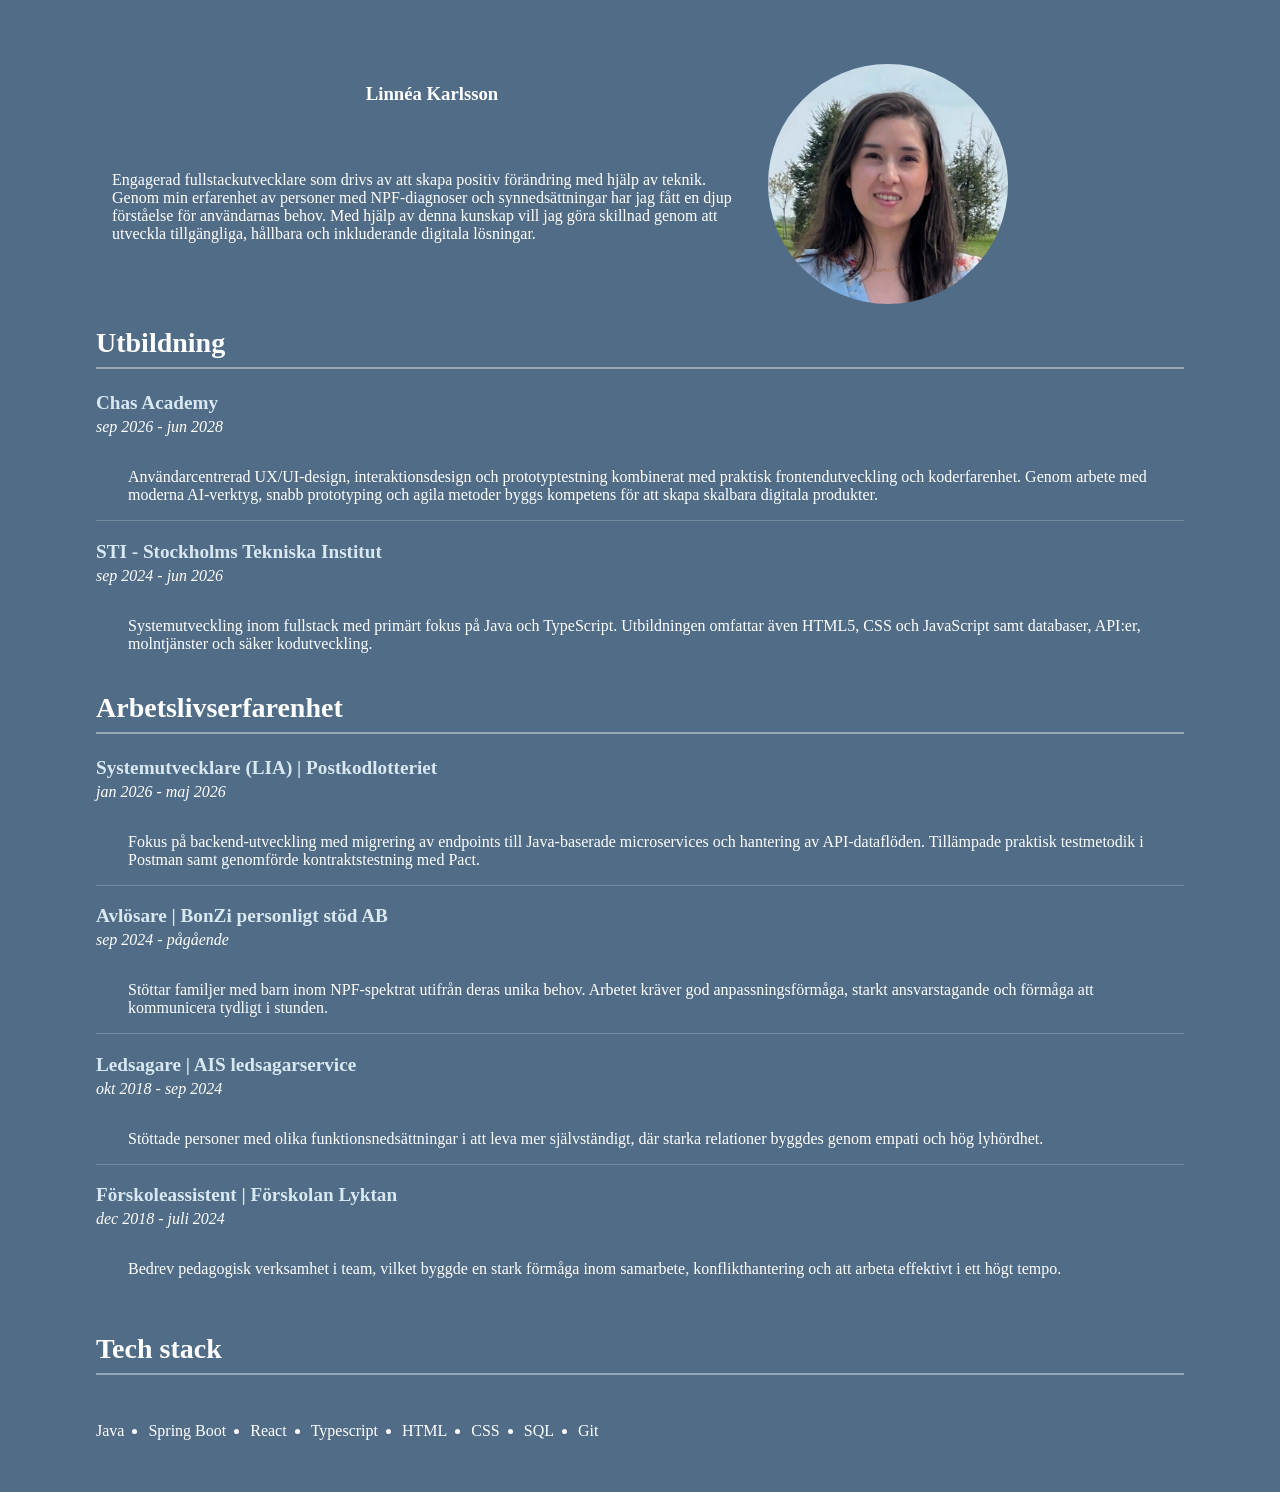
==== about-me.html @ e7803458 "css fixes, add borders between articles" ====
<!doctype html>
<html lang="en">
  <head>
    <meta charset="UTF-8" />
    <meta name="viewport" content="width=device-width, initial-scale=1.0" />
    <title>Linnéa Karlsson</title>
    <link rel="stylesheet" href="style.css" />
  </head>
  <body>
    <main>
      <section id="intro">
        <article class="intro-content">
          <h1 id="title">Linnéa Karlsson</h1>

          <p id="intro-description">
            Engagerad fullstackutvecklare som drivs av att skapa positiv
            förändring med hjälp av teknik. Genom min erfarenhet av personer med
            NPF-diagnoser och synnedsättningar har jag fått en djup förståelse
            för användarnas behov. Med hjälp av denna kunskap vill jag göra
            skillnad genom att utveckla tillgängliga, hållbara och inkluderande
            digitala lösningar.
          </p>
        </article>

        <img
          src="profile-square.jpg"
          alt="Picture of Linnéa Karlsson"
          id="profile-pic"
        />
      </section>

      <section id="education">
        <h2><strong>Utbildning</strong></h2>
        <article>
          <h3 class="school-name">Chas Academy</h3>
          <p class="date-range">sep 2026 - jun 2028</p>
          <p class="description">
            Användarcentrerad UX/UI-design, interaktionsdesign och
            prototyptestning kombinerat med praktisk frontendutveckling och
            koderfarenhet. Genom arbete med moderna AI-verktyg, snabb
            prototyping och agila metoder byggs kompetens för att skapa skalbara
            digitala produkter.
          </p>
        </article>

        <article>
          <h3 class="school-name">STI - Stockholms Tekniska Institut</h3>
          <p class="date-range">sep 2024 - jun 2026</p>
          <p class="description">
            Systemutveckling inom fullstack med primärt fokus på Java och
            TypeScript. Utbildningen omfattar även HTML5, CSS och JavaScript
            samt databaser, API:er, molntjänster och säker kodutveckling.
          </p>
        </article>
      </section>

      <section id="work-experience">
        <h2><strong>Arbetslivserfarenhet</strong></h2>
        <article>
          <h3 class="workplace">Systemutvecklare (LIA) | Postkodlotteriet</h3>
          <p class="date-range">jan 2026 - maj 2026</p>
          <p class="description">
            Fokus på backend-utveckling med migrering av endpoints till
            Java-baserade microservices och hantering av API-dataflöden.
            Tillämpade praktisk testmetodik i Postman samt genomförde
            kontraktstestning med Pact.
          </p>
        </article>

        <article>
          <h3 class="workplace">Avlösare | BonZi personligt stöd AB</h3>
          <p class="date-range">sep 2024 - pågående</p>
          <p class="description">
            Stöttar familjer med barn inom NPF-spektrat utifrån deras unika
            behov. Arbetet kräver god anpassningsförmåga, starkt ansvarstagande
            och förmåga att kommunicera tydligt i stunden.
          </p>
        </article>

        <article>
          <h3 class="workplace">Ledsagare | AIS ledsagarservice</h3>
          <p class="date-range">okt 2018 - sep 2024</p>
          <p class="description">
            Stöttade personer med olika funktionsnedsättningar i att leva mer
            självständigt, där starka relationer byggdes genom empati och hög
            lyhördhet.
          </p>
        </article>

        <article>
          <h3 class="workplace">Förskoleassistent | Förskolan Lyktan</h3>
          <p class="date-range">dec 2018 - juli 2024</p>
          <p class="description">
            Bedrev pedagogisk verksamhet i team, vilket byggde en stark förmåga
            inom samarbete, konflikthantering och att arbeta effektivt i ett
            högt tempo.
          </p>
        </article>
      </section>

      <section id="tech-stack">
        <h2><strong>Tech stack</strong></h2>
        <ul>
          <li>Java</li>
          <li>Spring Boot</li>
          <li>React</li>
          <li>Typescript</li>
          <li>HTML</li>
          <li>CSS</li>
          <li>SQL</li>
          <li>Git</li>
        </ul>
      </section>
    </main>
  </body>
</html>
---- style.css ----
* {
  box-sizing: border-box;
}

body {
  display: flex;
  flex-direction: column;
  gap: 3rem;
  width: min(100%, 72rem);
  min-height: 100vh;
  margin: 0 auto;
  padding: 3rem 2rem;
  background-color: rgb(54, 87, 117, 0.87);
  color: #fff;
}

h2 {
  width: 100%;
  padding-bottom: 0.5rem;
  border-bottom: 2px solid rgba(255, 255, 255, 0.4);
  font-size: 1.75rem;
}

h3 {
  font-size: 1.2rem;
  font-weight: 600;
  color: #d8e8f2;
}

#tech-stack {
  display: flex;
  flex-direction: column;
  align-items: flex-start;
  gap: 1.25rem;
}

#intro {
  display: flex;
  flex-direction: row;
  max-width: 56rem;
  margin: 1rem;
}

.intro-content {
  display: flex;
  flex-direction: column;
  align-items: center;
  gap: 2rem;
}

#intro-description {
  flex: 1;
}

#profile-pic {
  height: 15rem;
  border-radius: 50%;
  margin-left: 1rem;
}

.school-name,
.workplace {
  margin-bottom: 0.25rem;
}

.date-range {
  font-style: italic;
  margin-top: 0;
}

.description {
  padding: 1rem 2rem;
  border-bottom: 1px solid rgba(255, 255, 255, 0.2);
}
#education article:last-child .description,
#work-experience article:last-child .description {
  border-bottom: none;
}

#tech-stack ul {
  display: flex;
  flex-wrap: wrap;
  gap: 0.75rem 1.5rem;
  margin: 0;
  padding-left: 0;
}

#tech-stack li {
  padding: 0.25rem 0;
}

#tech-stack li:first-child::marker {
  content: "";
}
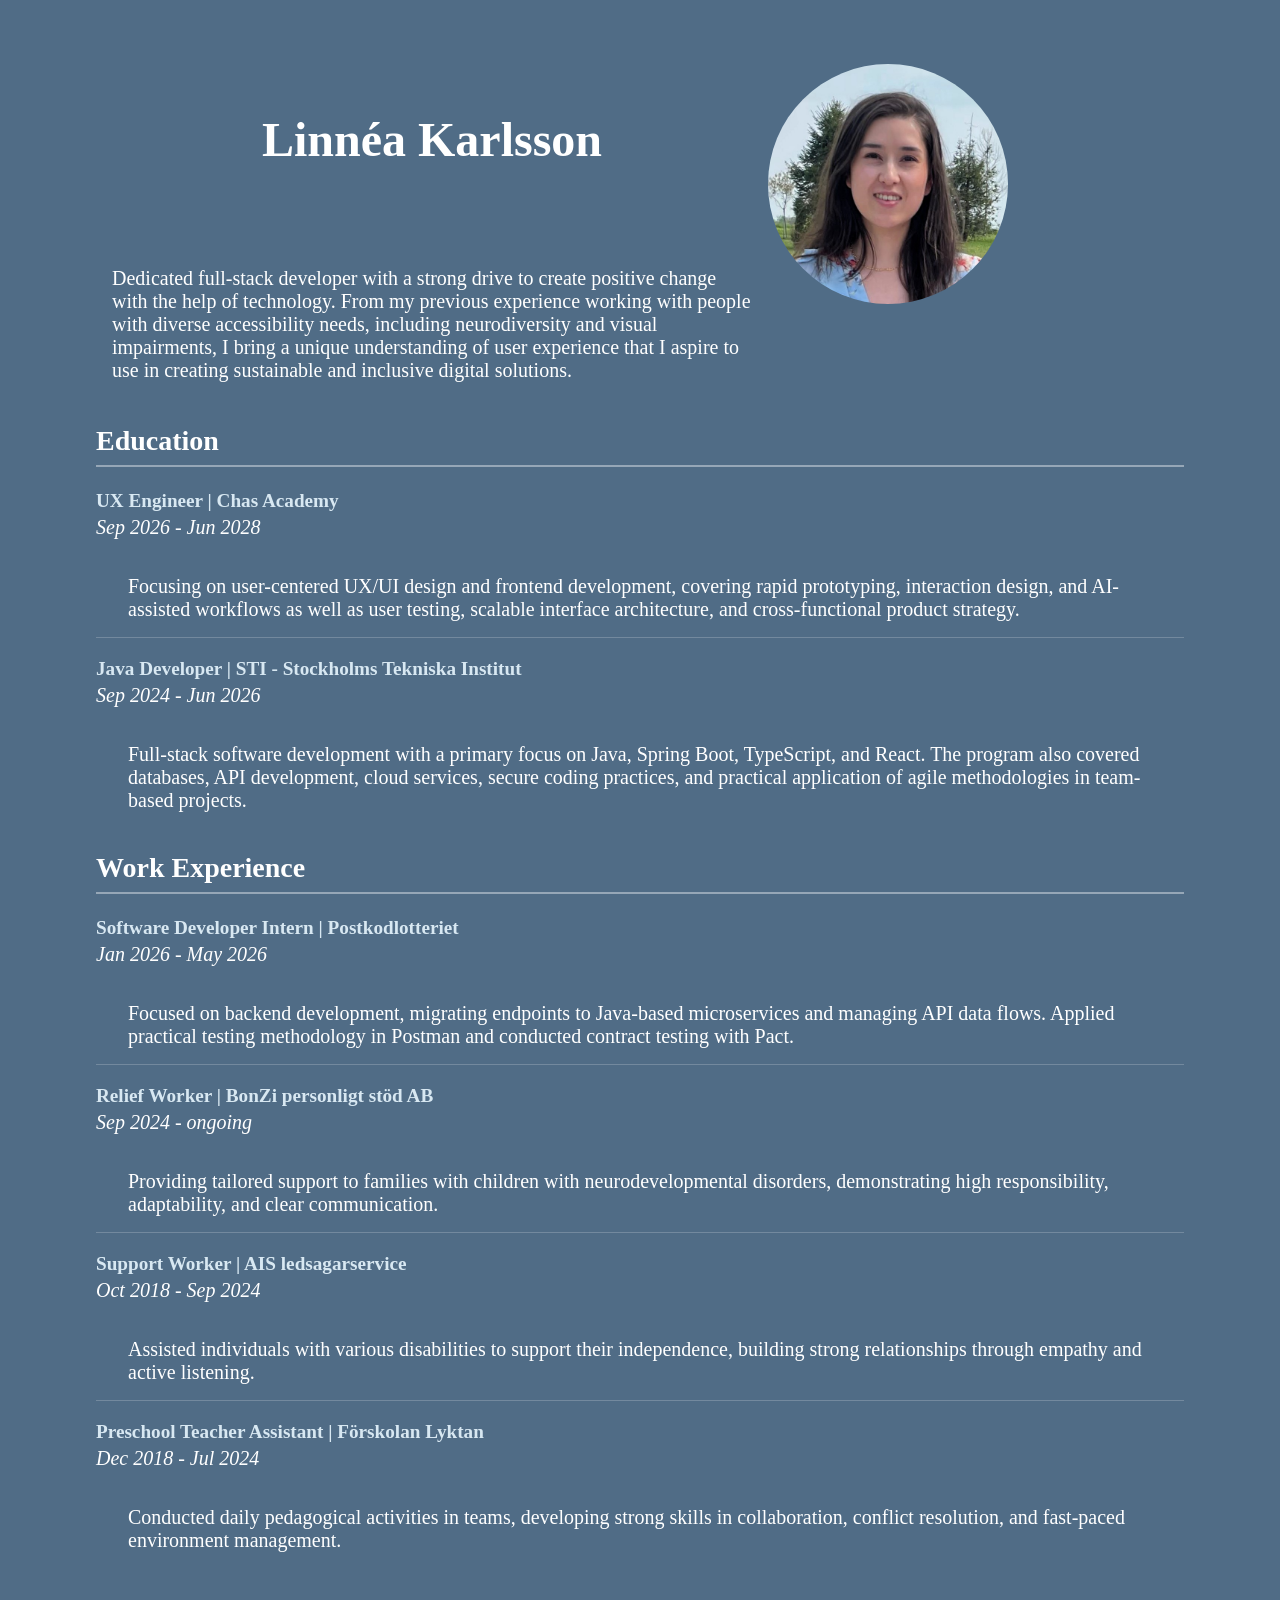
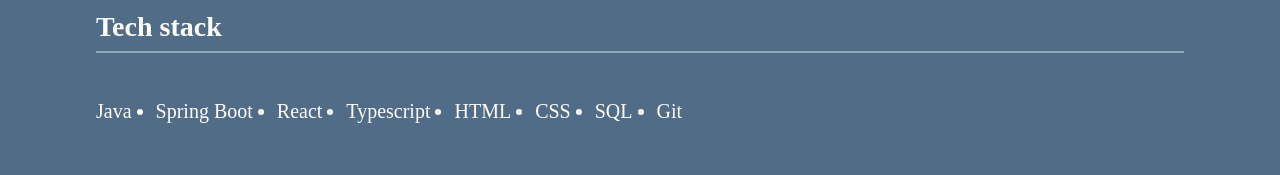
==== commit a5fcfe92: "translate text to english, increase font size" ====
--- a/about-me.html
+++ b/about-me.html
@@ -13,12 +13,12 @@
           <h1 id="title">Linnéa Karlsson</h1>
 
           <p id="intro-description">
-            Engagerad fullstackutvecklare som drivs av att skapa positiv
-            förändring med hjälp av teknik. Genom min erfarenhet av personer med
-            NPF-diagnoser och synnedsättningar har jag fått en djup förståelse
-            för användarnas behov. Med hjälp av denna kunskap vill jag göra
-            skillnad genom att utveckla tillgängliga, hållbara och inkluderande
-            digitala lösningar.
+            Dedicated full-stack developer with a strong drive to create
+            positive change with the help of technology. From my previous
+            experience working with people with diverse accessibility needs,
+            including neurodiversity and visual impairments, I bring a unique
+            understanding of user experience that I aspire to use in creating
+            sustainable and inclusive digital solutions.
           </p>
         </article>
 
@@ -30,70 +30,75 @@
       </section>
 
       <section id="education">
-        <h2><strong>Utbildning</strong></h2>
+        <h2><strong>Education</strong></h2>
         <article>
-          <h3 class="school-name">Chas Academy</h3>
-          <p class="date-range">sep 2026 - jun 2028</p>
+          <h3 class="school-name">UX Engineer | Chas Academy</h3>
+          <p class="date-range">Sep 2026 - Jun 2028</p>
           <p class="description">
-            Användarcentrerad UX/UI-design, interaktionsdesign och
-            prototyptestning kombinerat med praktisk frontendutveckling och
-            koderfarenhet. Genom arbete med moderna AI-verktyg, snabb
-            prototyping och agila metoder byggs kompetens för att skapa skalbara
-            digitala produkter.
+            Focusing on user-centered UX/UI design and frontend development,
+            covering rapid prototyping, interaction design, and AI-assisted
+            workflows as well as user testing, scalable interface architecture,
+            and cross-functional product strategy.
           </p>
         </article>
 
         <article>
-          <h3 class="school-name">STI - Stockholms Tekniska Institut</h3>
-          <p class="date-range">sep 2024 - jun 2026</p>
+          <h3 class="school-name">
+            Java Developer | STI - Stockholms Tekniska Institut
+          </h3>
+          <p class="date-range">Sep 2024 - Jun 2026</p>
           <p class="description">
-            Systemutveckling inom fullstack med primärt fokus på Java och
-            TypeScript. Utbildningen omfattar även HTML5, CSS och JavaScript
-            samt databaser, API:er, molntjänster och säker kodutveckling.
+            Full-stack software development with a primary focus on Java, Spring
+            Boot, TypeScript, and React. The program also covered databases, API
+            development, cloud services, secure coding practices, and practical
+            application of agile methodologies in team-based projects.
           </p>
         </article>
       </section>
 
       <section id="work-experience">
-        <h2><strong>Arbetslivserfarenhet</strong></h2>
+        <h2><strong>Work Experience</strong></h2>
         <article>
-          <h3 class="workplace">Systemutvecklare (LIA) | Postkodlotteriet</h3>
-          <p class="date-range">jan 2026 - maj 2026</p>
+          <h3 class="workplace">
+            Software Developer Intern | Postkodlotteriet
+          </h3>
+          <p class="date-range">Jan 2026 - May 2026</p>
           <p class="description">
-            Fokus på backend-utveckling med migrering av endpoints till
-            Java-baserade microservices och hantering av API-dataflöden.
-            Tillämpade praktisk testmetodik i Postman samt genomförde
-            kontraktstestning med Pact.
+            Focused on backend development, migrating endpoints to Java-based
+            microservices and managing API data flows. Applied practical testing
+            methodology in Postman and conducted contract testing with Pact.
           </p>
         </article>
 
         <article>
-          <h3 class="workplace">Avlösare | BonZi personligt stöd AB</h3>
-          <p class="date-range">sep 2024 - pågående</p>
+          <h3 class="workplace">Relief Worker | BonZi personligt stöd AB</h3>
+          <p class="date-range">Sep 2024 - ongoing</p>
           <p class="description">
-            Stöttar familjer med barn inom NPF-spektrat utifrån deras unika
-            behov. Arbetet kräver god anpassningsförmåga, starkt ansvarstagande
-            och förmåga att kommunicera tydligt i stunden.
+            Providing tailored support to families with children with
+            neurodevelopmental disorders, demonstrating high responsibility,
+            adaptability, and clear communication.
           </p>
         </article>
 
         <article>
-          <h3 class="workplace">Ledsagare | AIS ledsagarservice</h3>
-          <p class="date-range">okt 2018 - sep 2024</p>
+          <h3 class="workplace">Support Worker | AIS ledsagarservice</h3>
+          <p class="date-range">Oct 2018 - Sep 2024</p>
           <p class="description">
-            Stöttade personer med olika funktionsnedsättningar i att leva mer
-            självständigt, där starka relationer byggdes genom empati och hög
-            lyhördhet.
+            Assisted individuals with various disabilities to support their
+            independence, building strong relationships through empathy and
+            active listening.
           </p>
         </article>
 
         <article>
-          <h3 class="workplace">Förskoleassistent | Förskolan Lyktan</h3>
-          <p class="date-range">dec 2018 - juli 2024</p>
+          <h3 class="workplace">
+            Preschool Teacher Assistant | Förskolan Lyktan
+          </h3>
+          <p class="date-range">Dec 2018 - Jul 2024</p>
           <p class="description">
-            Bedrev pedagogisk verksamhet i team, vilket byggde en stark förmåga
-            inom samarbete, konflikthantering och att arbeta effektivt i ett
-            högt tempo.
+            Conducted daily pedagogical activities in teams, developing strong
+            skills in collaboration, conflict resolution, and fast-paced
+            environment management.
           </p>
         </article>
       </section>
--- a/style.css
+++ b/style.css
@@ -12,6 +12,11 @@
   padding: 3rem 2rem;
   background-color: rgb(54, 87, 117, 0.87);
   color: #fff;
+  font-size: 1.25rem;
+}
+
+h1 {
+  font-size: 3rem;
 }
 
 h2 {
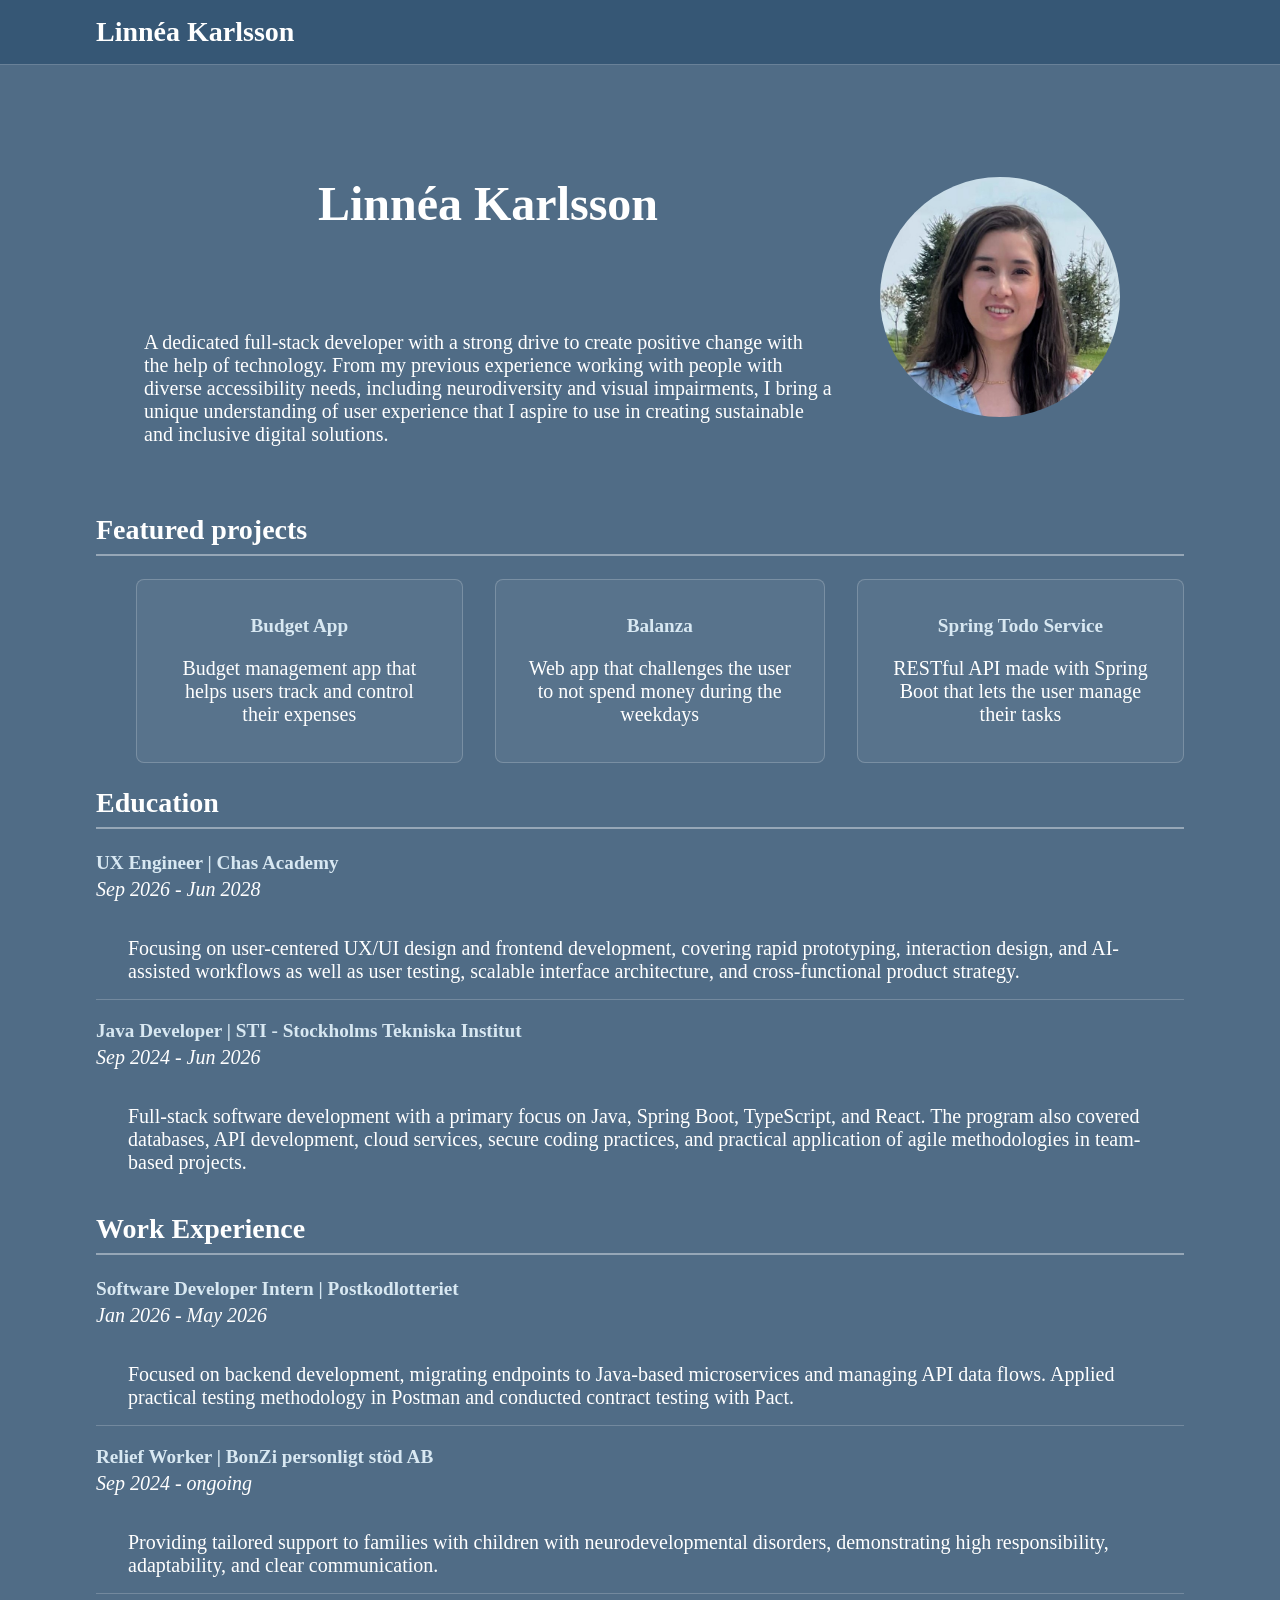
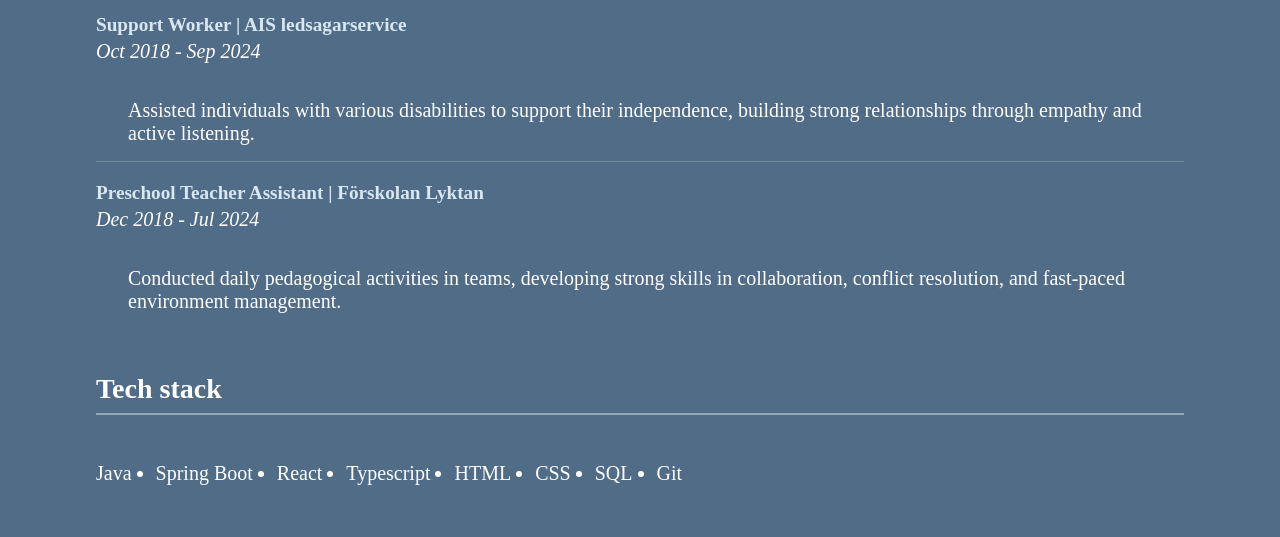
==== commit 9f573988: "add header & featured projects with styling" ====
--- a/about-me.html
+++ b/about-me.html
@@ -7,13 +7,25 @@
     <link rel="stylesheet" href="style.css" />
   </head>
   <body>
+    <header>
+      <nav>
+        <a href="#intro">Linnéa Karlsson</a>
+
+        <!--     <ul>
+          <li><a href="#intro">About</a></li>
+          <li><a href="#education">Education</a></li>
+        </ul> -->
+      </nav>
+    </header>
+
     <main>
+      <!-- intro -->
       <section id="intro">
         <article class="intro-content">
           <h1 id="title">Linnéa Karlsson</h1>
 
           <p id="intro-description">
-            Dedicated full-stack developer with a strong drive to create
+            A dedicated full-stack developer with a strong drive to create
             positive change with the help of technology. From my previous
             experience working with people with diverse accessibility needs,
             including neurodiversity and visual impairments, I bring a unique
@@ -29,6 +41,58 @@
         />
       </section>
 
+      <!-- projects -->
+      <section id="projects">
+        <h2><strong>Featured projects</strong></h2>
+        <ul>
+          <article class="card">
+            <h3>
+              <a
+                href="https://github.com/lxnneak/budget-app-enterprise"
+                target="_blank"
+              >
+                Budget App
+              </a>
+            </h3>
+            <p>
+              Budget management app that helps users track and control their
+              expenses
+            </p>
+          </article>
+
+          <article class="card">
+            <h3>
+              <a
+                href="https://github.com/davidlkarlsson/Balanza"
+                target="_blank"
+              >
+                Balanza
+              </a>
+            </h3>
+            <p>
+              Web app that challenges the user to not spend money during the
+              weekdays
+            </p>
+          </article>
+
+          <article class="card">
+            <h3>
+              <a
+                href="https://github.com/tHaraldsson/spring-todo-service"
+                target="_blank"
+              >
+                Spring Todo Service
+              </a>
+            </h3>
+            <p>
+              RESTful API made with Spring Boot that lets the user manage their
+              tasks
+            </p>
+          </article>
+        </ul>
+      </section>
+
+      <!-- experience  -->
       <section id="education">
         <h2><strong>Education</strong></h2>
         <article>
@@ -103,6 +167,7 @@
         </article>
       </section>
 
+      <!-- tech stack -->
       <section id="tech-stack">
         <h2><strong>Tech stack</strong></h2>
         <ul>
--- a/style.css
+++ b/style.css
@@ -1,4 +1,6 @@
-* {
+*,
+*::before,
+*::after {
   box-sizing: border-box;
 }
 
@@ -9,7 +11,6 @@
   width: min(100%, 72rem);
   min-height: 100vh;
   margin: 0 auto;
-  padding: 3rem 2rem;
   background-color: rgb(54, 87, 117, 0.87);
   color: #fff;
   font-size: 1.25rem;
@@ -32,54 +33,132 @@
   color: #d8e8f2;
 }
 
+a {
+  color: inherit;
+  text-decoration: none;
+  text-underline-offset: 0.25em;
+}
+
+a:hover,
+a:focus-visible {
+  text-decoration: underline;
+}
+
+/* header & navigation */
+header {
+  position: fixed;
+  top: 0;
+  inset-inline: 0;
+  width: 100%;
+  padding: 1rem 2rem;
+  margin: 0;
+  background-color: rgb(54, 87, 117);
+  border-bottom: 1px solid rgba(255, 255, 255, 0.25);
+  z-index: 1000;
+}
+
+nav {
+  display: flex;
+  align-items: center;
+  justify-content: space-between;
+  gap: 1.5rem;
+  width: min(100%, 68rem);
+  margin-inline: auto;
+}
+
+/* link in nav but outside the ul */
+nav > a {
+  text-decoration: none;
+  font-size: 1.75rem;
+  font-weight: bold;
+}
+
+nav ul {
+  display: flex;
+  align-items: center;
+  gap: 1.5rem;
+  margin: 0;
+  padding: 0;
+  list-style: none;
+}
+
+main {
+  padding: 3rem 2rem;
+  margin-top: 2rem; /* gives space below the header */
+}
+
+/* intro section */
+
+#intro {
+  display: flex;
+  flex-direction: row;
+  align-items: center;
+  gap: 2rem;
+  /* max-width: 56rem; */
+  margin: 3rem;
+}
+
+.intro-content {
+  display: flex;
+  flex-direction: column;
+  align-items: center;
+  gap: 2rem;
+}
+
+#intro-description {
+  flex: 1;
+}
+
+#profile-pic {
+  height: 15rem;
+  border-radius: 50%;
+  margin: 0 1rem;
+}
+
+/* projects section */
+
+#projects ul {
+  display: flex;
+  text-align: center;
+  justify-content: space-between;
+  gap: 2rem;
+}
+
+.card {
+  padding: 1rem 2rem;
+  border: 1px solid rgba(255, 255, 255, 0.2);
+  border-radius: 0.5rem;
+  background-color: rgba(255, 255, 255, 0.05);
+}
+
+/* experience section */
+
+.school-name,
+.workplace {
+  margin-bottom: 0.25rem;
+}
+
+.date-range {
+  font-style: italic;
+  margin-top: 0;
+}
+
+.description {
+  padding: 1rem 2rem;
+  border-bottom: 1px solid rgba(255, 255, 255, 0.2);
+}
+#education article:last-child .description,
+#work-experience article:last-child .description {
+  border-bottom: none;
+}
+
+/* tech stack section */
+
 #tech-stack {
   display: flex;
   flex-direction: column;
   align-items: flex-start;
   gap: 1.25rem;
-}
-
-#intro {
-  display: flex;
-  flex-direction: row;
-  max-width: 56rem;
-  margin: 1rem;
-}
-
-.intro-content {
-  display: flex;
-  flex-direction: column;
-  align-items: center;
-  gap: 2rem;
-}
-
-#intro-description {
-  flex: 1;
-}
-
-#profile-pic {
-  height: 15rem;
-  border-radius: 50%;
-  margin-left: 1rem;
-}
-
-.school-name,
-.workplace {
-  margin-bottom: 0.25rem;
-}
-
-.date-range {
-  font-style: italic;
-  margin-top: 0;
-}
-
-.description {
-  padding: 1rem 2rem;
-  border-bottom: 1px solid rgba(255, 255, 255, 0.2);
-}
-#education article:last-child .description,
-#work-experience article:last-child .description {
-  border-bottom: none;
 }
 
 #tech-stack ul {
@@ -97,3 +176,44 @@
 #tech-stack li:first-child::marker {
   content: "";
 }
+
+/* media queries for responsive design */
+
+@media (max-width: 36rem) {
+  nav {
+    flex-wrap: wrap;
+  }
+
+  nav ul {
+    gap: 1rem;
+  }
+}
+
+@media (max-width: 50rem) {
+  #intro {
+    flex-direction: column-reverse;
+    text-align: center;
+    gap: 1.5rem;
+    margin: 1rem 0;
+  }
+
+  .intro-content {
+    width: 100%;
+  }
+
+  img#profile-pic {
+    width: 180px;
+    height: 180px;
+    margin: 0 auto;
+  }
+
+  #projects ul {
+    flex-direction: column;
+    align-items: center;
+    gap: 1rem;
+  }
+
+  .card {
+    width: 20rem;
+  }
+}
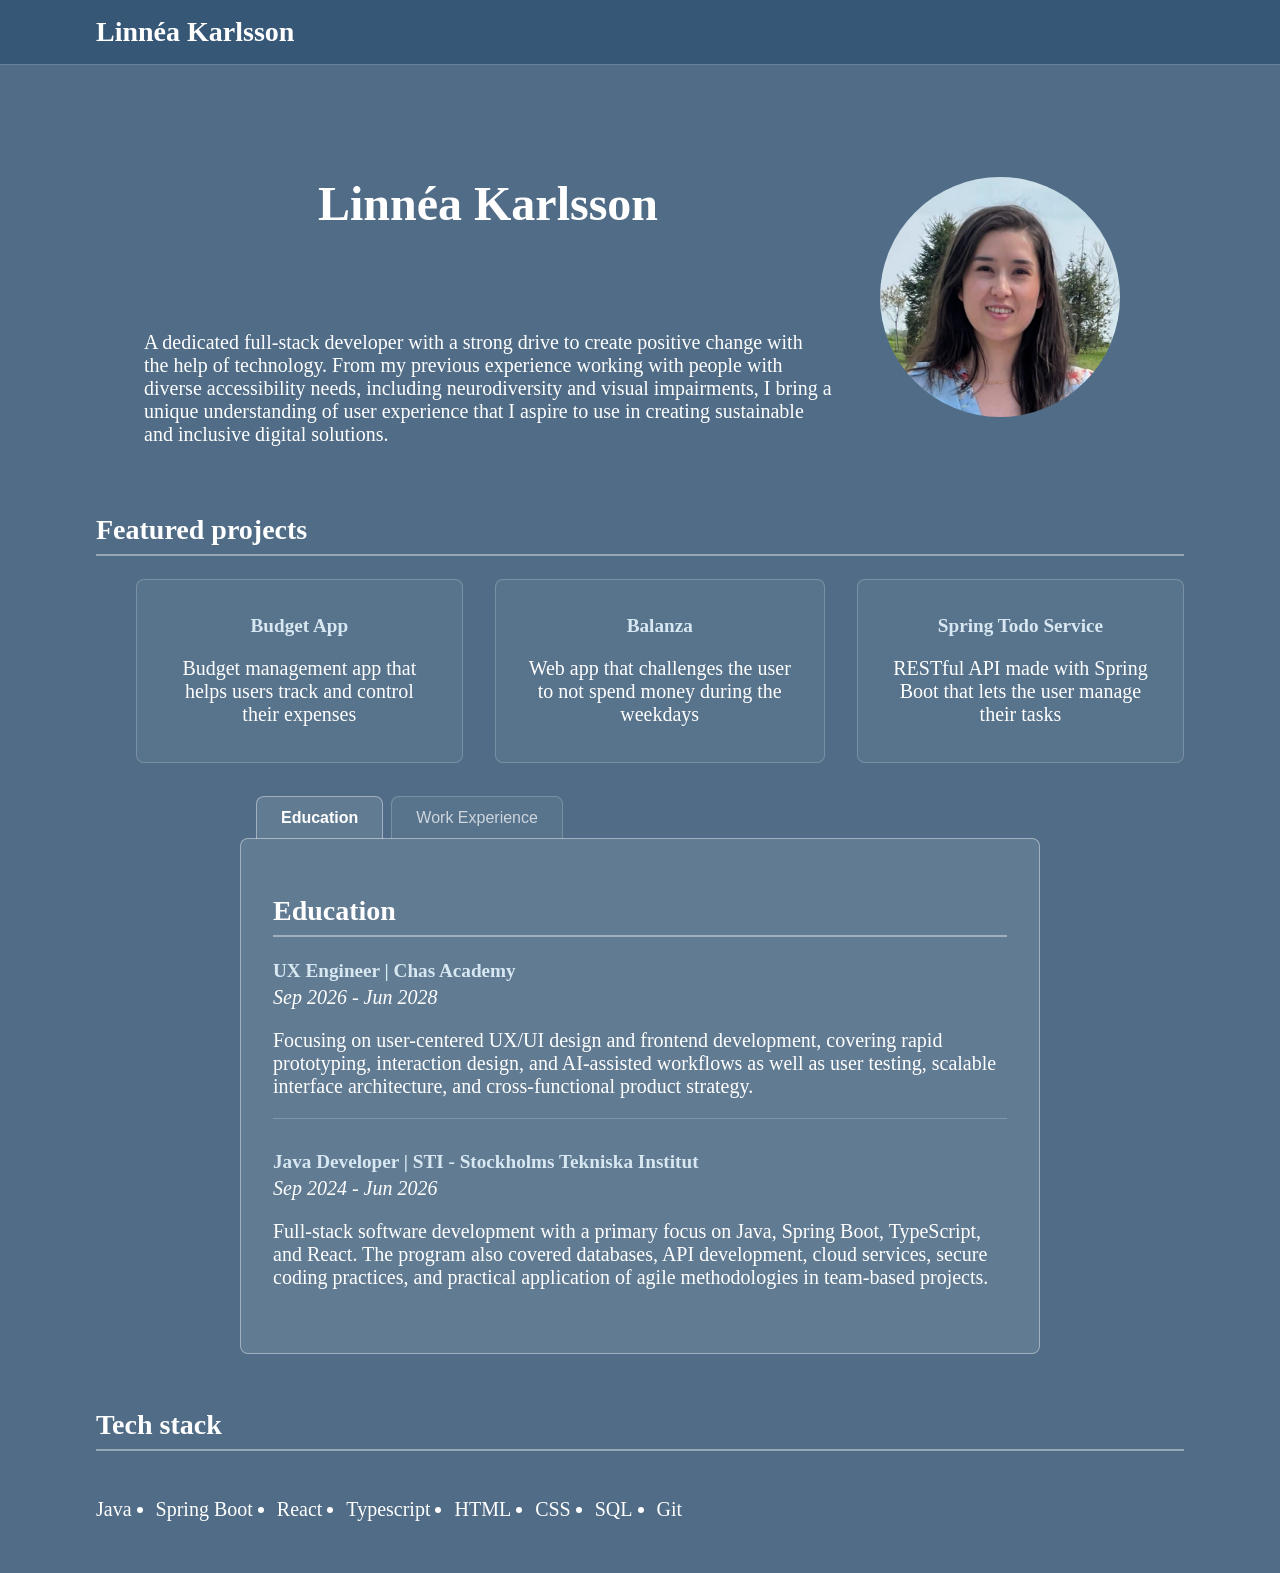
==== commit 87162c74: "add tab feature for resume section" ====
--- a/about-me.html
+++ b/about-me.html
@@ -5,6 +5,7 @@
     <meta name="viewport" content="width=device-width, initial-scale=1.0" />
     <title>Linnéa Karlsson</title>
     <link rel="stylesheet" href="style.css" />
+    <script src="script.js" defer></script>
   </head>
   <body>
     <header>
@@ -92,79 +93,98 @@
         </ul>
       </section>
 
-      <!-- experience  -->
-      <section id="education">
-        <h2><strong>Education</strong></h2>
-        <article>
-          <h3 class="school-name">UX Engineer | Chas Academy</h3>
-          <p class="date-range">Sep 2026 - Jun 2028</p>
-          <p class="description">
-            Focusing on user-centered UX/UI design and frontend development,
-            covering rapid prototyping, interaction design, and AI-assisted
-            workflows as well as user testing, scalable interface architecture,
-            and cross-functional product strategy.
-          </p>
-        </article>
-
-        <article>
-          <h3 class="school-name">
-            Java Developer | STI - Stockholms Tekniska Institut
-          </h3>
-          <p class="date-range">Sep 2024 - Jun 2026</p>
-          <p class="description">
-            Full-stack software development with a primary focus on Java, Spring
-            Boot, TypeScript, and React. The program also covered databases, API
-            development, cloud services, secure coding practices, and practical
-            application of agile methodologies in team-based projects.
-          </p>
-        </article>
-      </section>
-
-      <section id="work-experience">
-        <h2><strong>Work Experience</strong></h2>
-        <article>
-          <h3 class="workplace">
-            Software Developer Intern | Postkodlotteriet
-          </h3>
-          <p class="date-range">Jan 2026 - May 2026</p>
-          <p class="description">
-            Focused on backend development, migrating endpoints to Java-based
-            microservices and managing API data flows. Applied practical testing
-            methodology in Postman and conducted contract testing with Pact.
-          </p>
-        </article>
-
-        <article>
-          <h3 class="workplace">Relief Worker | BonZi personligt stöd AB</h3>
-          <p class="date-range">Sep 2024 - ongoing</p>
-          <p class="description">
-            Providing tailored support to families with children with
-            neurodevelopmental disorders, demonstrating high responsibility,
-            adaptability, and clear communication.
-          </p>
-        </article>
-
-        <article>
-          <h3 class="workplace">Support Worker | AIS ledsagarservice</h3>
-          <p class="date-range">Oct 2018 - Sep 2024</p>
-          <p class="description">
-            Assisted individuals with various disabilities to support their
-            independence, building strong relationships through empathy and
-            active listening.
-          </p>
-        </article>
-
-        <article>
-          <h3 class="workplace">
-            Preschool Teacher Assistant | Förskolan Lyktan
-          </h3>
-          <p class="date-range">Dec 2018 - Jul 2024</p>
-          <p class="description">
-            Conducted daily pedagogical activities in teams, developing strong
-            skills in collaboration, conflict resolution, and fast-paced
-            environment management.
-          </p>
-        </article>
+      <!-- resume -->
+      <section class="tab-wrapper">
+        <span id="toggle-buttons">
+          <button
+            id="education-btn"
+            type="button"
+            class="active"
+            aria-pressed="true"
+          >
+            Education
+          </button>
+          <button id="work-experience-btn" type="button" aria-pressed="false">
+            Work Experience
+          </button>
+        </span>
+
+        <!-- resume tabs  -->
+        <section id="education" class="active">
+          <h2><strong>Education</strong></h2>
+          <article class="resume-item">
+            <h3 class="school-name">UX Engineer | Chas Academy</h3>
+            <p class="date-range">Sep 2026 - Jun 2028</p>
+            <p class="description">
+              Focusing on user-centered UX/UI design and frontend development,
+              covering rapid prototyping, interaction design, and AI-assisted
+              workflows as well as user testing, scalable interface
+              architecture, and cross-functional product strategy.
+            </p>
+          </article>
+
+          <article class="resume-item">
+            <h3 class="school-name">
+              Java Developer | STI - Stockholms Tekniska Institut
+            </h3>
+            <p class="date-range">Sep 2024 - Jun 2026</p>
+            <p class="description">
+              Full-stack software development with a primary focus on Java,
+              Spring Boot, TypeScript, and React. The program also covered
+              databases, API development, cloud services, secure coding
+              practices, and practical application of agile methodologies in
+              team-based projects.
+            </p>
+          </article>
+        </section>
+
+        <section id="work-experience">
+          <h2><strong>Work Experience</strong></h2>
+          <article class="resume-item">
+            <h3 class="workplace">
+              Software Developer Intern | Postkodlotteriet
+            </h3>
+            <p class="date-range">Jan 2026 - May 2026</p>
+            <p class="description">
+              Focused on backend development, migrating endpoints to Java-based
+              microservices and managing API data flows. Applied practical
+              testing methodology in Postman and conducted contract testing with
+              Pact.
+            </p>
+          </article>
+
+          <article class="resume-item">
+            <h3 class="workplace">Relief Worker | BonZi personligt stöd AB</h3>
+            <p class="date-range">Sep 2024 - ongoing</p>
+            <p class="description">
+              Providing tailored support to families with children with
+              neurodevelopmental disorders, demonstrating high responsibility,
+              adaptability, and clear communication.
+            </p>
+          </article>
+
+          <article class="resume-item">
+            <h3 class="workplace">Support Worker | AIS ledsagarservice</h3>
+            <p class="date-range">Oct 2018 - Sep 2024</p>
+            <p class="description">
+              Assisted individuals with various disabilities to support their
+              independence, building strong relationships through empathy and
+              active listening.
+            </p>
+          </article>
+
+          <article class="resume-item">
+            <h3 class="workplace">
+              Preschool Teacher Assistant | Förskolan Lyktan
+            </h3>
+            <p class="date-range">Dec 2018 - Jul 2024</p>
+            <p class="description">
+              Conducted daily pedagogical activities in teams, developing strong
+              skills in collaboration, conflict resolution, and fast-paced
+              environment management.
+            </p>
+          </article>
+        </section>
       </section>
 
       <!-- tech stack -->
--- a/style.css
+++ b/style.css
@@ -133,6 +133,85 @@
 
 /* experience section */
 
+.tab-wrapper {
+  max-width: 50rem;
+  margin: 2rem auto;
+}
+
+#toggle-buttons {
+  display: flex;
+  gap: 0.5rem;
+  justify-content: flex-start;
+  margin-bottom: 0;
+  padding-left: 1rem;
+}
+
+#education-btn,
+#work-experience-btn {
+  /*   padding: 0.5rem 1rem;
+  margin: 1rem 0.5rem;
+  border: none;
+  border-radius: 0.25rem;
+  background-color: rgba(255, 255, 255, 0.1);
+  color: #fff;
+  font-size: 1rem;
+  cursor: pointer;
+  border: 1px solid rgba(255, 255, 255, 0.2);
+  border-radius: 0.5rem; */
+  padding: 0.75rem 1.5rem;
+  font-size: 1rem;
+  color: rgba(255, 255, 255, 0.7);
+  background-color: rgba(255, 255, 255, 0.05);
+  border: 1px solid rgba(255, 255, 255, 0.2);
+  border-top-left-radius: 0.5rem;
+  border-top-right-radius: 0.5rem;
+  border-bottom: none; /* Leaves bottom open to merge with section */
+  cursor: pointer;
+  position: relative;
+  top: 1px; /* Overlaps section top border by 1px */
+  transition: all 0.2s ease;
+}
+
+#education-btn:hover,
+#work-experience-btn:hover {
+  background-color: rgba(255, 255, 255, 0.2);
+}
+
+#education-btn.active,
+#work-experience-btn.active {
+  background-color: rgba(255, 255, 255, 0.1);
+  color: #ffffff;
+  border-color: rgba(255, 255, 255, 0.4);
+  font-weight: 600;
+  z-index: 2;
+}
+
+#education,
+#work-experience {
+  display: none;
+}
+
+#education.active,
+#work-experience.active {
+  display: block;
+  border: 1px solid rgba(255, 255, 255, 0.4);
+  border-radius: 0.5rem;
+  padding: 2rem;
+  background-color: rgba(255, 255, 255, 0.1);
+  position: relative;
+  z-index: 1;
+}
+
+.resume-item {
+  margin-bottom: 2rem;
+  border-bottom: 1px solid rgba(255, 255, 255, 0.2);
+}
+
+/* remove border for the last item */
+.resume-item:last-child {
+  border-bottom: none;
+}
+
 .school-name,
 .workplace {
   margin-bottom: 0.25rem;
@@ -141,15 +220,6 @@
 .date-range {
   font-style: italic;
   margin-top: 0;
-}
-
-.description {
-  padding: 1rem 2rem;
-  border-bottom: 1px solid rgba(255, 255, 255, 0.2);
-}
-#education article:last-child .description,
-#work-experience article:last-child .description {
-  border-bottom: none;
 }
 
 /* tech stack section */
@@ -173,6 +243,7 @@
   padding: 0.25rem 0;
 }
 
+/* remove marker for the first tech stack item */
 #tech-stack li:first-child::marker {
   content: "";
 }
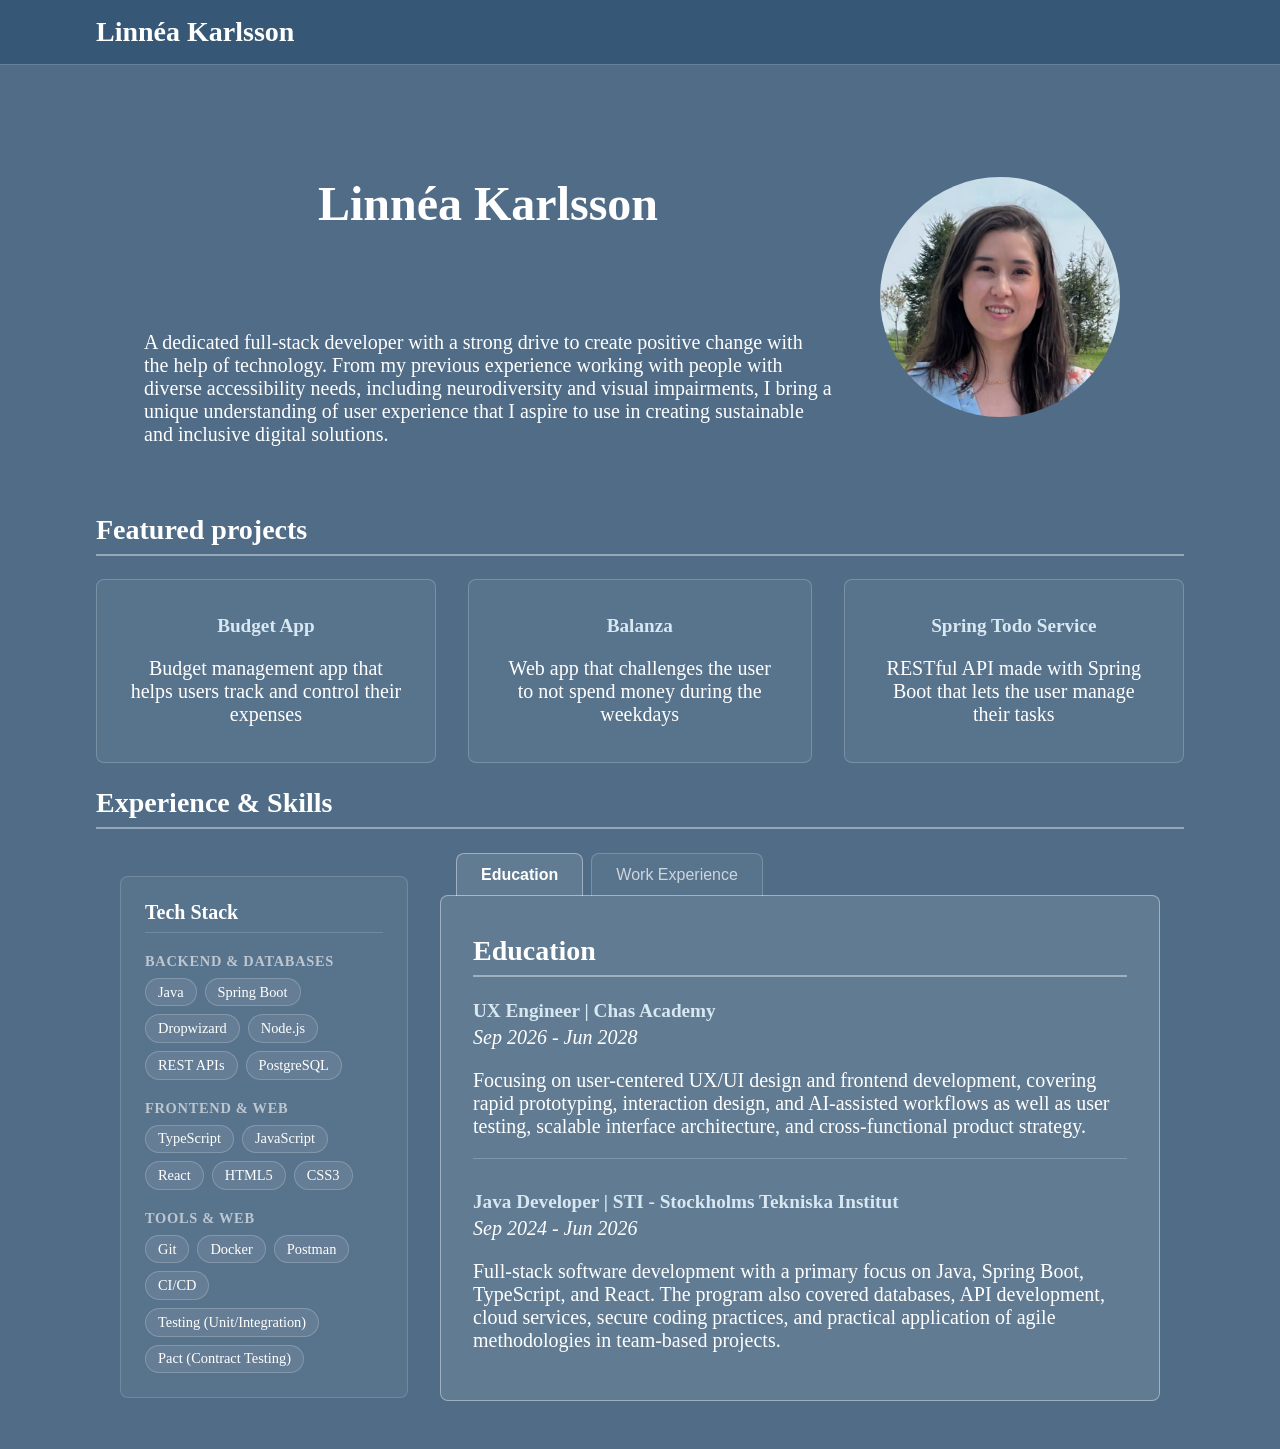
==== commit 47744624: "update tech stack, rearrange experience & skills section to include both tech stack & resume" ====
--- a/about-me.html
+++ b/about-me.html
@@ -93,113 +93,144 @@
         </ul>
       </section>
 
-      <!-- resume -->
-      <section class="tab-wrapper">
-        <span id="toggle-buttons">
-          <button
-            id="education-btn"
-            type="button"
-            class="active"
-            aria-pressed="true"
-          >
-            Education
-          </button>
-          <button id="work-experience-btn" type="button" aria-pressed="false">
-            Work Experience
-          </button>
-        </span>
-
-        <!-- resume tabs  -->
-        <section id="education" class="active">
-          <h2><strong>Education</strong></h2>
-          <article class="resume-item">
-            <h3 class="school-name">UX Engineer | Chas Academy</h3>
-            <p class="date-range">Sep 2026 - Jun 2028</p>
-            <p class="description">
-              Focusing on user-centered UX/UI design and frontend development,
-              covering rapid prototyping, interaction design, and AI-assisted
-              workflows as well as user testing, scalable interface
-              architecture, and cross-functional product strategy.
-            </p>
-          </article>
-
-          <article class="resume-item">
-            <h3 class="school-name">
-              Java Developer | STI - Stockholms Tekniska Institut
-            </h3>
-            <p class="date-range">Sep 2024 - Jun 2026</p>
-            <p class="description">
-              Full-stack software development with a primary focus on Java,
-              Spring Boot, TypeScript, and React. The program also covered
-              databases, API development, cloud services, secure coding
-              practices, and practical application of agile methodologies in
-              team-based projects.
-            </p>
-          </article>
+      <h2><strong>Experience & Skills</strong></h2>
+
+      <section class="portfolio-grid-wrapper">
+        <!-- tech stack -->
+        <aside class="tech-stack-container" aria-label="Tech Stack">
+          <h3 class="tech-stack-title">Tech Stack</h3>
+
+          <div class="tech-group">
+            <h4>Backend & Databases</h4>
+            <ul class="tech-pills">
+              <li>Java</li>
+              <li>Spring Boot</li>
+              <li>Dropwizard</li>
+              <li>Node.js</li>
+              <li>REST APIs</li>
+              <li>PostgreSQL</li>
+            </ul>
+          </div>
+
+          <div class="tech-group">
+            <h4>Frontend & Web</h4>
+            <ul class="tech-pills">
+              <li>TypeScript</li>
+              <li>JavaScript</li>
+              <li>React</li>
+              <li>HTML5</li>
+              <li>CSS3</li>
+            </ul>
+          </div>
+
+          <div class="tech-group">
+            <h4>Tools & Web</h4>
+            <ul class="tech-pills">
+              <li>Git</li>
+              <li>Docker</li>
+              <li>Postman</li>
+              <li>CI/CD</li>
+              <li>Testing (Unit/Integration)</li>
+              <li>Pact (Contract Testing)</li>
+            </ul>
+          </div>
+        </aside>
+
+        <!-- resume -->
+        <section class="tab-wrapper">
+          <span id="toggle-buttons">
+            <button
+              id="education-btn"
+              type="button"
+              class="active"
+              aria-pressed="true"
+            >
+              Education
+            </button>
+            <button id="work-experience-btn" type="button" aria-pressed="false">
+              Work Experience
+            </button>
+          </span>
+
+          <!-- resume tabs  -->
+          <section id="education" class="active">
+            <h2><strong>Education</strong></h2>
+            <article class="resume-item">
+              <h3 class="school-name">UX Engineer | Chas Academy</h3>
+              <p class="date-range">Sep 2026 - Jun 2028</p>
+              <p class="description">
+                Focusing on user-centered UX/UI design and frontend development,
+                covering rapid prototyping, interaction design, and AI-assisted
+                workflows as well as user testing, scalable interface
+                architecture, and cross-functional product strategy.
+              </p>
+            </article>
+
+            <article class="resume-item">
+              <h3 class="school-name">
+                Java Developer | STI - Stockholms Tekniska Institut
+              </h3>
+              <p class="date-range">Sep 2024 - Jun 2026</p>
+              <p class="description">
+                Full-stack software development with a primary focus on Java,
+                Spring Boot, TypeScript, and React. The program also covered
+                databases, API development, cloud services, secure coding
+                practices, and practical application of agile methodologies in
+                team-based projects.
+              </p>
+            </article>
+          </section>
+
+          <section id="work-experience">
+            <h2><strong>Work Experience</strong></h2>
+            <article class="resume-item">
+              <h3 class="workplace">
+                Software Developer Intern | Postkodlotteriet
+              </h3>
+              <p class="date-range">Jan 2026 - May 2026</p>
+              <p class="description">
+                Focused on backend development, migrating endpoints to
+                Java-based microservices and managing API data flows. Applied
+                practical testing methodology in Postman and conducted contract
+                testing with Pact.
+              </p>
+            </article>
+
+            <article class="resume-item">
+              <h3 class="workplace">
+                Relief Worker | BonZi personligt stöd AB
+              </h3>
+              <p class="date-range">Sep 2024 - ongoing</p>
+              <p class="description">
+                Providing tailored support to families with children with
+                neurodevelopmental disorders, demonstrating high responsibility,
+                adaptability, and clear communication.
+              </p>
+            </article>
+
+            <article class="resume-item">
+              <h3 class="workplace">Support Worker | AIS ledsagarservice</h3>
+              <p class="date-range">Oct 2018 - Sep 2024</p>
+              <p class="description">
+                Assisted individuals with various disabilities to support their
+                independence, building strong relationships through empathy and
+                active listening.
+              </p>
+            </article>
+
+            <article class="resume-item">
+              <h3 class="workplace">
+                Preschool Teacher Assistant | Förskolan Lyktan
+              </h3>
+              <p class="date-range">Dec 2018 - Jul 2024</p>
+              <p class="description">
+                Conducted daily pedagogical activities in teams, developing
+                strong skills in collaboration, conflict resolution, and
+                fast-paced environment management.
+              </p>
+            </article>
+          </section>
         </section>
-
-        <section id="work-experience">
-          <h2><strong>Work Experience</strong></h2>
-          <article class="resume-item">
-            <h3 class="workplace">
-              Software Developer Intern | Postkodlotteriet
-            </h3>
-            <p class="date-range">Jan 2026 - May 2026</p>
-            <p class="description">
-              Focused on backend development, migrating endpoints to Java-based
-              microservices and managing API data flows. Applied practical
-              testing methodology in Postman and conducted contract testing with
-              Pact.
-            </p>
-          </article>
-
-          <article class="resume-item">
-            <h3 class="workplace">Relief Worker | BonZi personligt stöd AB</h3>
-            <p class="date-range">Sep 2024 - ongoing</p>
-            <p class="description">
-              Providing tailored support to families with children with
-              neurodevelopmental disorders, demonstrating high responsibility,
-              adaptability, and clear communication.
-            </p>
-          </article>
-
-          <article class="resume-item">
-            <h3 class="workplace">Support Worker | AIS ledsagarservice</h3>
-            <p class="date-range">Oct 2018 - Sep 2024</p>
-            <p class="description">
-              Assisted individuals with various disabilities to support their
-              independence, building strong relationships through empathy and
-              active listening.
-            </p>
-          </article>
-
-          <article class="resume-item">
-            <h3 class="workplace">
-              Preschool Teacher Assistant | Förskolan Lyktan
-            </h3>
-            <p class="date-range">Dec 2018 - Jul 2024</p>
-            <p class="description">
-              Conducted daily pedagogical activities in teams, developing strong
-              skills in collaboration, conflict resolution, and fast-paced
-              environment management.
-            </p>
-          </article>
-        </section>
-      </section>
-
-      <!-- tech stack -->
-      <section id="tech-stack">
-        <h2><strong>Tech stack</strong></h2>
-        <ul>
-          <li>Java</li>
-          <li>Spring Boot</li>
-          <li>React</li>
-          <li>Typescript</li>
-          <li>HTML</li>
-          <li>CSS</li>
-          <li>SQL</li>
-          <li>Git</li>
-        </ul>
       </section>
     </main>
   </body>
--- a/style.css
+++ b/style.css
@@ -122,6 +122,7 @@
   text-align: center;
   justify-content: space-between;
   gap: 2rem;
+  padding: 0;
 }
 
 .card {
@@ -133,9 +134,78 @@
 
 /* experience section */
 
+.portfolio-grid-wrapper {
+  display: flex;
+  flex-direction: row;
+  align-items: flex-start;
+  gap: 2rem;
+  max-width: 65rem; /* Expanded to comfortably fit both columns */
+  margin: 0 auto;
+}
+
+/* tech stack section */
+
+.tech-stack-container {
+  width: 18rem;
+  background-color: rgba(255, 255, 255, 0.05);
+  border: 1px solid rgba(255, 255, 255, 0.15);
+  border-radius: 0.5rem;
+  padding: 1.5rem;
+  margin-top: 1.5rem;
+}
+
+.tech-stack-title {
+  font-size: 1.25rem;
+  color: #ffffff;
+  margin-top: 0;
+  margin-bottom: 1.25rem;
+  border-bottom: 1px solid rgba(255, 255, 255, 0.15);
+  padding-bottom: 0.5rem;
+}
+
+.tech-group {
+  margin-bottom: 1.25rem;
+}
+
+.tech-group:last-child {
+  margin-bottom: 0;
+}
+
+.tech-group h4 {
+  font-size: 0.9rem;
+  text-transform: uppercase;
+  letter-spacing: 0.05em;
+  color: rgba(255, 255, 255, 0.6);
+  margin-bottom: 0.5rem;
+}
+
+.tech-pills {
+  display: flex;
+  flex-wrap: wrap;
+  gap: 0.5rem;
+  list-style: none;
+  padding: 0;
+  margin: 0;
+}
+
+.tech-pills li {
+  background-color: rgba(255, 255, 255, 0.08);
+  border: 1px solid rgba(255, 255, 255, 0.2);
+  color: #ffffff;
+  font-size: 0.9rem;
+  padding: 0.3rem 0.75rem;
+  border-radius: 2rem;
+  transition: all 0.2s ease;
+  cursor: default;
+}
+
+/* resume */
+
 .tab-wrapper {
-  max-width: 50rem;
-  margin: 2rem auto;
+  /*  max-width: 50rem;
+  margin: 2rem auto; */
+  flex: 1; /* Takes up all remaining horizontal space */
+  width: 100%;
 }
 
 #toggle-buttons {
@@ -148,16 +218,6 @@
 
 #education-btn,
 #work-experience-btn {
-  /*   padding: 0.5rem 1rem;
-  margin: 1rem 0.5rem;
-  border: none;
-  border-radius: 0.25rem;
-  background-color: rgba(255, 255, 255, 0.1);
-  color: #fff;
-  font-size: 1rem;
-  cursor: pointer;
-  border: 1px solid rgba(255, 255, 255, 0.2);
-  border-radius: 0.5rem; */
   padding: 0.75rem 1.5rem;
   font-size: 1rem;
   color: rgba(255, 255, 255, 0.7);
@@ -196,7 +256,7 @@
   display: block;
   border: 1px solid rgba(255, 255, 255, 0.4);
   border-radius: 0.5rem;
-  padding: 2rem;
+  padding: 1rem 2rem;
   background-color: rgba(255, 255, 255, 0.1);
   position: relative;
   z-index: 1;
@@ -220,32 +280,6 @@
 .date-range {
   font-style: italic;
   margin-top: 0;
-}
-
-/* tech stack section */
-
-#tech-stack {
-  display: flex;
-  flex-direction: column;
-  align-items: flex-start;
-  gap: 1.25rem;
-}
-
-#tech-stack ul {
-  display: flex;
-  flex-wrap: wrap;
-  gap: 0.75rem 1.5rem;
-  margin: 0;
-  padding-left: 0;
-}
-
-#tech-stack li {
-  padding: 0.25rem 0;
-}
-
-/* remove marker for the first tech stack item */
-#tech-stack li:first-child::marker {
-  content: "";
 }
 
 /* media queries for responsive design */
@@ -270,6 +304,7 @@
 
   .intro-content {
     width: 100%;
+    gap: 0;
   }
 
   img#profile-pic {
@@ -287,4 +322,13 @@
   .card {
     width: 20rem;
   }
-}
+
+  .portfolio-grid-wrapper {
+    flex-direction: column;
+  }
+
+  .tech-stack-container {
+    width: 100%;
+    margin-top: 0;
+  }
+}
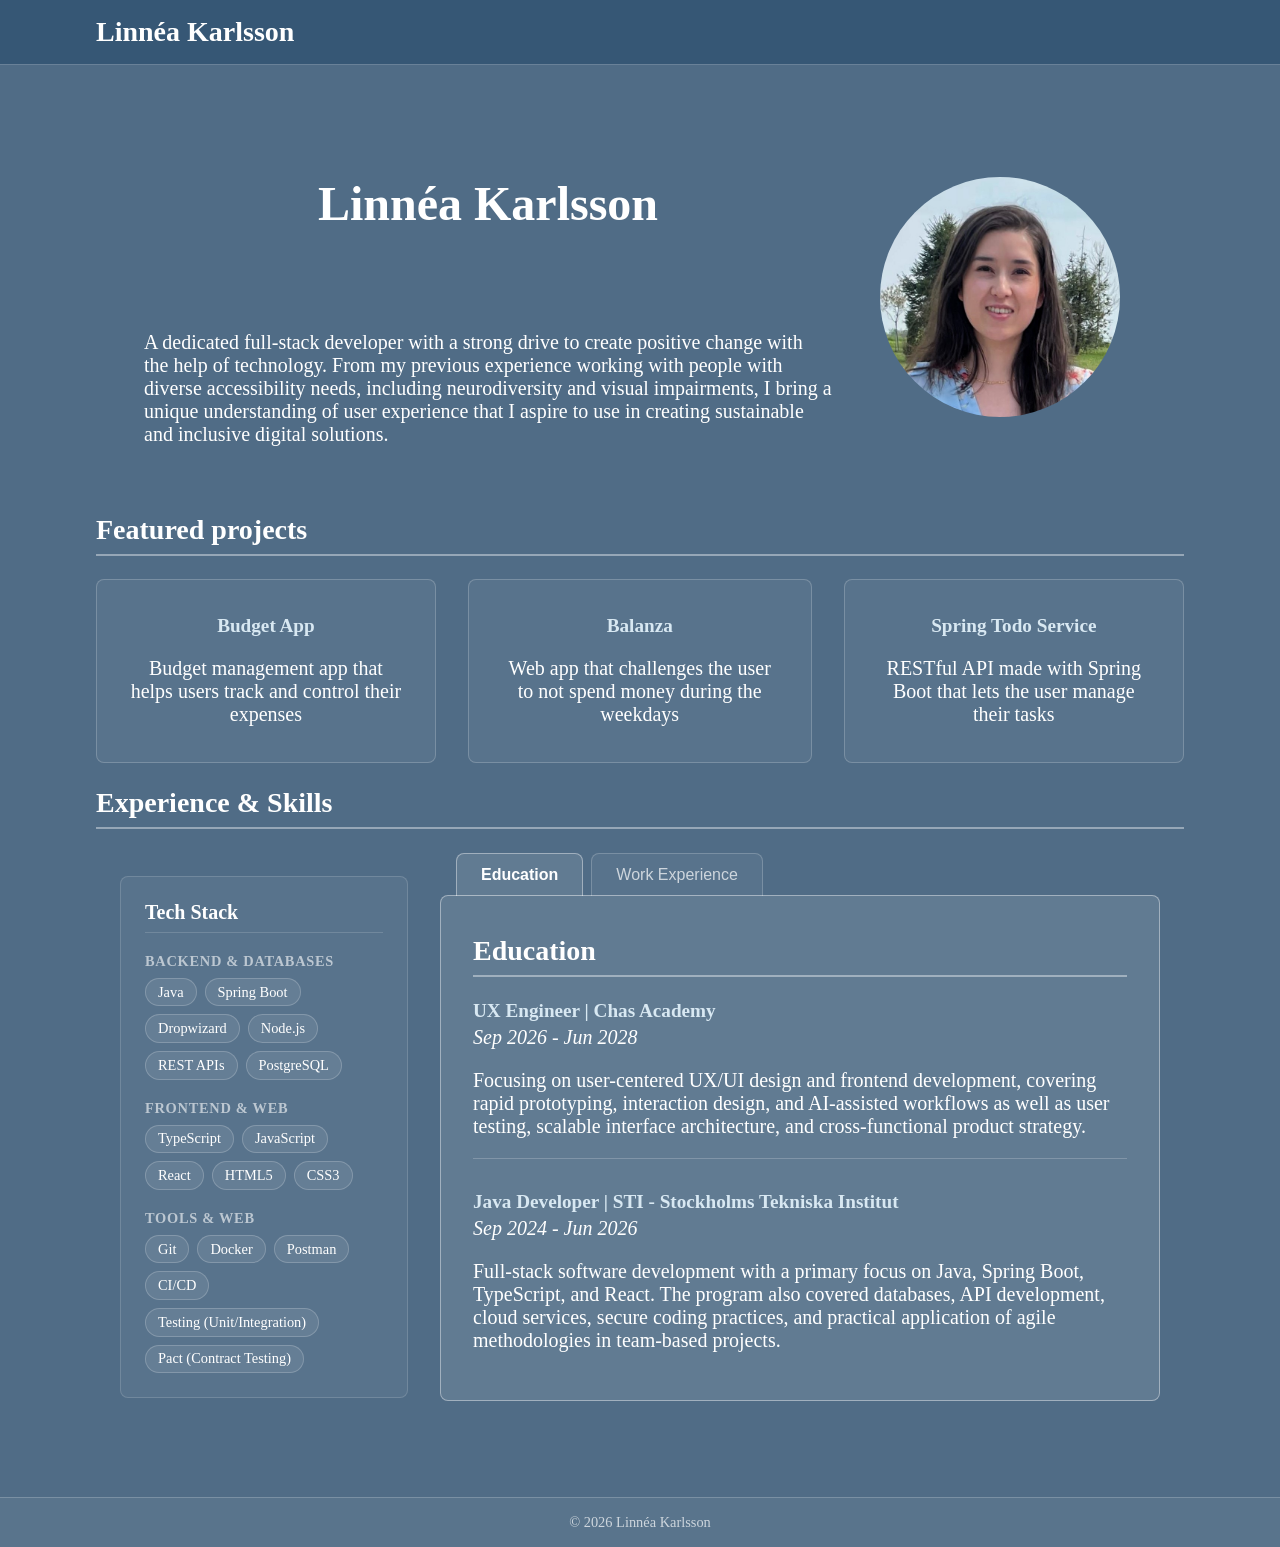
==== commit d229d9ef: "add footer, apply width on main instead of body" ====
--- a/about-me.html
+++ b/about-me.html
@@ -11,11 +11,6 @@
     <header>
       <nav>
         <a href="#intro">Linnéa Karlsson</a>
-
-        <!--     <ul>
-          <li><a href="#intro">About</a></li>
-          <li><a href="#education">Education</a></li>
-        </ul> -->
       </nav>
     </header>
 
@@ -233,5 +228,9 @@
         </section>
       </section>
     </main>
+
+    <footer>
+      <p>&copy; 2026 Linnéa Karlsson</p>
+    </footer>
   </body>
 </html>
--- a/style.css
+++ b/style.css
@@ -8,9 +8,9 @@
   display: flex;
   flex-direction: column;
   gap: 3rem;
-  width: min(100%, 72rem);
-  min-height: 100vh;
-  margin: 0 auto;
+  width: 100%;
+  /* min-height: 100vh; */
+  margin: 0 auto; /* left right 0*/
   background-color: rgb(54, 87, 117, 0.87);
   color: #fff;
   font-size: 1.25rem;
@@ -66,25 +66,18 @@
   margin-inline: auto;
 }
 
-/* link in nav but outside the ul */
 nav > a {
   text-decoration: none;
   font-size: 1.75rem;
   font-weight: bold;
 }
 
-nav ul {
-  display: flex;
-  align-items: center;
-  gap: 1.5rem;
-  margin: 0;
-  padding: 0;
-  list-style: none;
-}
-
 main {
+  width: min(100%, 72rem);
   padding: 3rem 2rem;
   margin-top: 2rem; /* gives space below the header */
+  margin-left: auto;
+  margin-right: auto;
 }
 
 /* intro section */
@@ -282,6 +275,20 @@
   margin-top: 0;
 }
 
+footer {
+  width: 100%;
+  text-align: center;
+  padding: 1rem 0;
+  background-color: rgba(255, 255, 255, 0.05);
+  border-top: 1px solid rgba(255, 255, 255, 0.2);
+  color: rgba(255, 255, 255, 0.7);
+  font-size: 0.9rem;
+}
+
+footer p {
+  margin: 0;
+}
+
 /* media queries for responsive design */
 
 @media (max-width: 36rem) {
@@ -332,3 +339,11 @@
     margin-top: 0;
   }
 }
+
+/* Fix footer at the bottom for tall screens */
+@media (min-height: 90rem) {
+  footer {
+    position: fixed;
+    bottom: 0;
+  }
+}
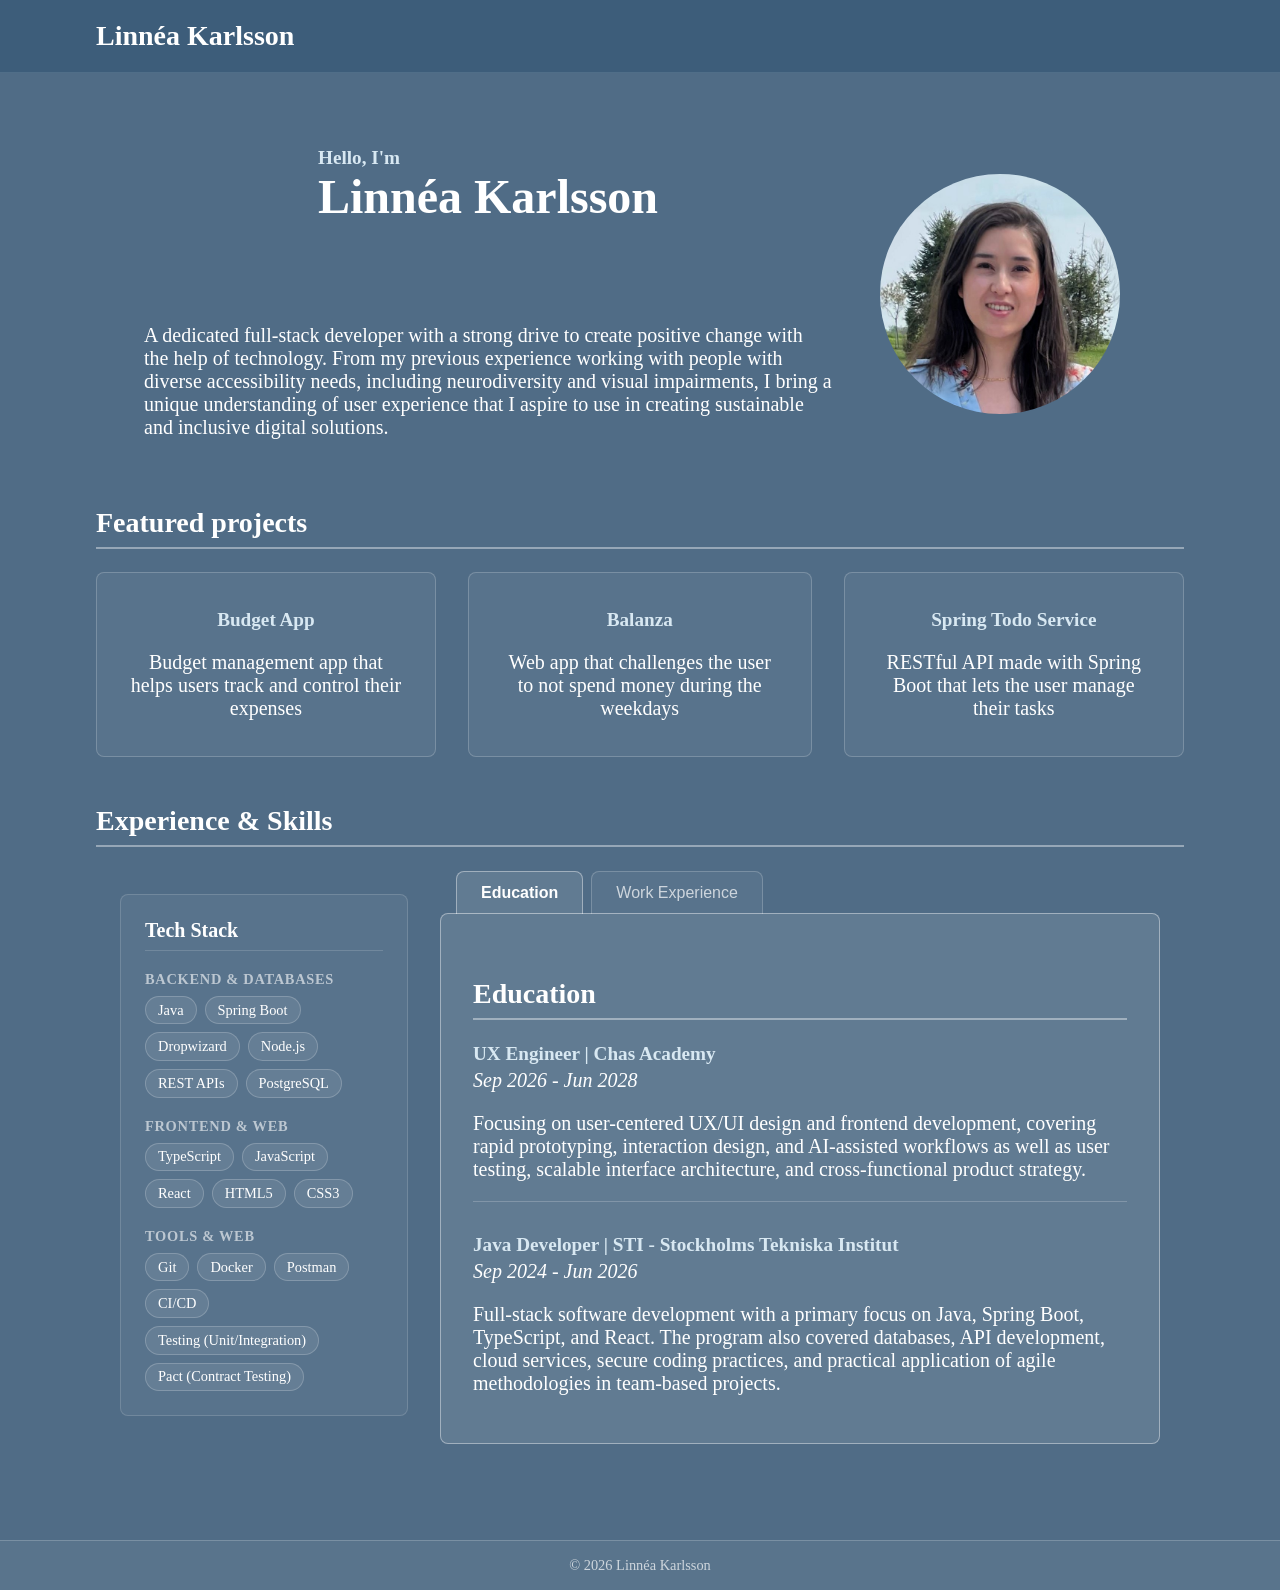
==== commit 5363d21d: "add greeting above title, add styling on header when scrolled" ====
--- a/about-me.html
+++ b/about-me.html
@@ -10,7 +10,7 @@
   <body>
     <header>
       <nav>
-        <a href="#intro">Linnéa Karlsson</a>
+        <a href="#">Linnéa Karlsson</a>
       </nav>
     </header>
 
@@ -18,8 +18,10 @@
       <!-- intro -->
       <section id="intro">
         <article class="intro-content">
-          <h1 id="title">Linnéa Karlsson</h1>
-
+          <div class="intro-header">
+            <h3 class="intro-greeting">Hello, I'm</h3>
+            <h1 id="title">Linnéa Karlsson</h1>
+          </div>
           <p id="intro-description">
             A dedicated full-stack developer with a strong drive to create
             positive change with the help of technology. From my previous
@@ -180,9 +182,9 @@
             <h2><strong>Work Experience</strong></h2>
             <article class="resume-item">
               <h3 class="workplace">
-                Software Developer Intern | Postkodlotteriet
-              </h3>
-              <p class="date-range">Jan 2026 - May 2026</p>
+                Software Developer Intern | Svenska Postkodlotteriet
+              </h3>
+              <p class="date-range">Jan - May 2026</p>
               <p class="description">
                 Focused on backend development, migrating endpoints to
                 Java-based microservices and managing API data flows. Applied
@@ -227,6 +229,8 @@
           </section>
         </section>
       </section>
+
+      <!-- todo - add contact section -->
     </main>
 
     <footer>
--- a/style.css
+++ b/style.css
@@ -16,45 +16,25 @@
   font-size: 1.25rem;
 }
 
-h1 {
-  font-size: 3rem;
-}
-
-h2 {
-  width: 100%;
-  padding-bottom: 0.5rem;
-  border-bottom: 2px solid rgba(255, 255, 255, 0.4);
-  font-size: 1.75rem;
-}
-
-h3 {
-  font-size: 1.2rem;
-  font-weight: 600;
-  color: #d8e8f2;
-}
-
-a {
-  color: inherit;
-  text-decoration: none;
-  text-underline-offset: 0.25em;
-}
-
-a:hover,
-a:focus-visible {
-  text-decoration: underline;
-}
-
 /* header & navigation */
 header {
   position: fixed;
   top: 0;
   inset-inline: 0;
   width: 100%;
-  padding: 1rem 2rem;
+  padding: 1.25rem 2rem;
   margin: 0;
+  background-color: rgba(54, 87, 117, 0.7);
+  border-bottom: 1px solid rgba(255, 255, 255, 0.1);
+  z-index: 1000;
+  transition: all 0.3s ease;
+}
+
+header.scrolled {
+  padding: 0.75rem 2rem;
   background-color: rgb(54, 87, 117);
-  border-bottom: 1px solid rgba(255, 255, 255, 0.25);
-  z-index: 1000;
+  border-bottom-color: rgba(255, 255, 255, 0.3);
+  box-shadow: 0 4px 20px rgba(0, 0, 0, 0.3);
 }
 
 nav {
@@ -70,6 +50,35 @@
   text-decoration: none;
   font-size: 1.75rem;
   font-weight: bold;
+}
+
+h1 {
+  font-size: 3rem;
+}
+
+h2 {
+  width: 100%;
+  padding-bottom: 0.5rem;
+  border-bottom: 2px solid rgba(255, 255, 255, 0.4);
+  font-size: 1.75rem;
+  margin-top: 3rem;
+}
+
+h3 {
+  font-size: 1.2rem;
+  font-weight: 600;
+  color: #d8e8f2;
+}
+
+a {
+  color: inherit;
+  text-decoration: none;
+  text-underline-offset: 0.25em;
+}
+
+a:hover,
+a:focus-visible {
+  text-decoration: underline;
 }
 
 main {
@@ -87,7 +96,6 @@
   flex-direction: row;
   align-items: center;
   gap: 2rem;
-  /* max-width: 56rem; */
   margin: 3rem;
 }
 
@@ -96,6 +104,22 @@
   flex-direction: column;
   align-items: center;
   gap: 2rem;
+}
+
+.intro-header {
+  display: flex;
+  flex-direction: column;
+  align-items: flex-start;
+  gap: 0;
+}
+
+#title {
+  margin-top: 0;
+}
+
+.intro-greeting {
+  text-align: left;
+  margin-bottom: 0;
 }
 
 #intro-description {
@@ -195,9 +219,7 @@
 /* resume */
 
 .tab-wrapper {
-  /*  max-width: 50rem;
-  margin: 2rem auto; */
-  flex: 1; /* Takes up all remaining horizontal space */
+  flex: 1;
   width: 100%;
 }
 
@@ -291,16 +313,6 @@
 
 /* media queries for responsive design */
 
-@media (max-width: 36rem) {
-  nav {
-    flex-wrap: wrap;
-  }
-
-  nav ul {
-    gap: 1rem;
-  }
-}
-
 @media (max-width: 50rem) {
   #intro {
     flex-direction: column-reverse;
@@ -340,8 +352,21 @@
   }
 }
 
+@media (max-width: 25rem) {
+  #toggle-buttons {
+    padding-left: 0.5rem;
+    gap: 0.25rem;
+  }
+
+  #education-btn,
+  #work-experience-btn {
+    font-size: 0.8rem;
+    padding: 0.5rem 1rem;
+  }
+}
+
 /* Fix footer at the bottom for tall screens */
-@media (min-height: 90rem) {
+@media (min-height: 92rem) {
   footer {
     position: fixed;
     bottom: 0;
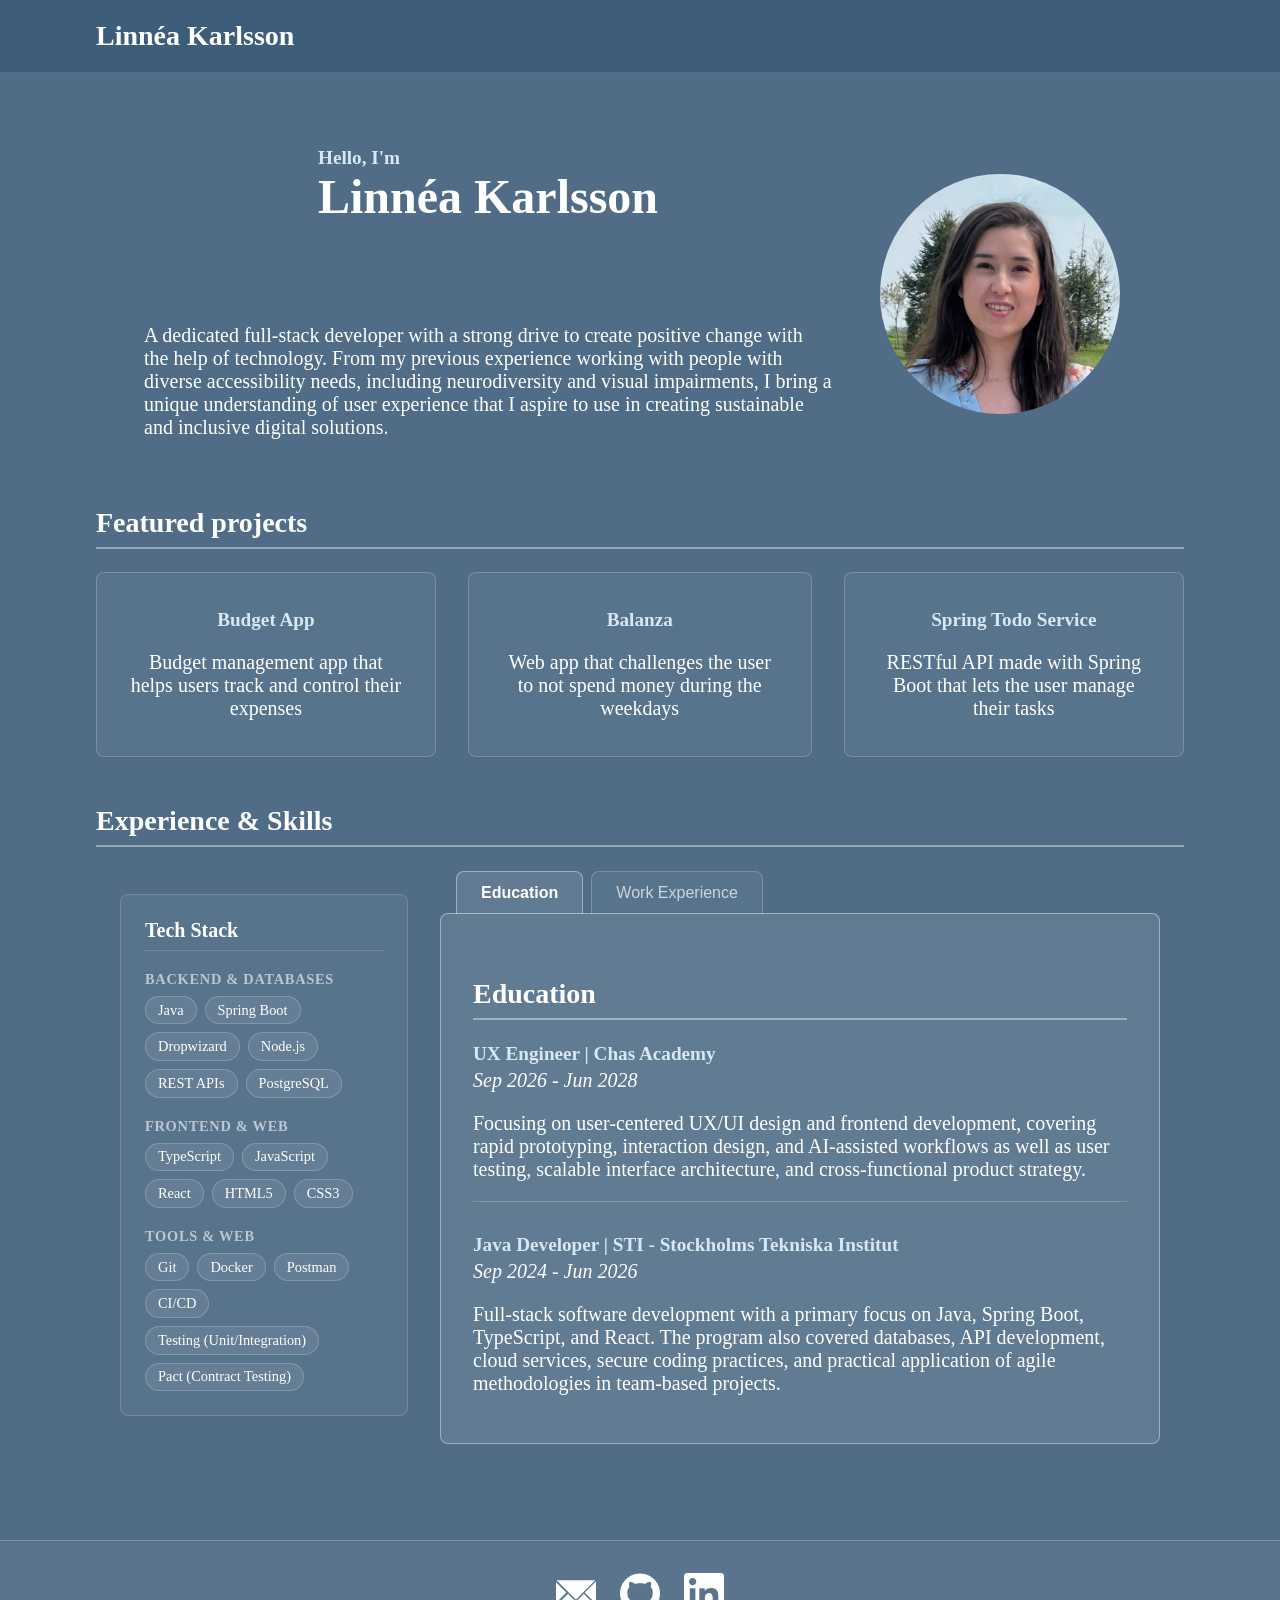
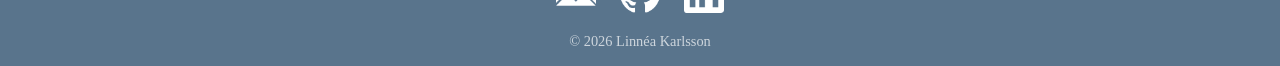
==== commit fdb60eca: "add contact links with icons in footer" ====
--- a/about-me.html
+++ b/about-me.html
@@ -33,7 +33,7 @@
         </article>
 
         <img
-          src="profile-square.jpg"
+          src="images/profile-square.jpg"
           alt="Picture of Linnéa Karlsson"
           id="profile-pic"
         />
@@ -229,11 +229,44 @@
           </section>
         </section>
       </section>
-
-      <!-- todo - add contact section -->
     </main>
 
     <footer>
+      <nav aria-label="Social and Contact Links">
+        <ul class="contact-icons">
+          <li>
+            <a href="mailto:lienlinneakarlsson@gmail.com" aria-label="Email me">
+              <img
+                src="images/email-envelope-white-icon.webp"
+                alt="Email Icon"
+              />
+            </a>
+          </li>
+          <li>
+            <a
+              href="https://github.com/lxnneak"
+              target="_blank"
+              rel="noopener noreferrer"
+              aria-label="GitHub Profile"
+            >
+              <img src="images/github-white-icon.webp" alt="GitHub Icon" />
+            </a>
+          </li>
+          <li>
+            <a
+              href="https://linkedin.com/in/lienlinneakarlsson"
+              target="_blank"
+              rel="noopener noreferrer"
+              aria-label="LinkedIn Profile"
+            >
+              <img
+                src="images/linkedin-app-white-icon.webp"
+                alt="LinkedIn Icon"
+              />
+            </a>
+          </li>
+        </ul>
+      </nav>
       <p>&copy; 2026 Linnéa Karlsson</p>
     </footer>
   </body>
--- a/style.css
+++ b/style.css
@@ -298,6 +298,8 @@
 }
 
 footer {
+  display: flex;
+  flex-direction: column;
   width: 100%;
   text-align: center;
   padding: 1rem 0;
@@ -307,6 +309,35 @@
   font-size: 0.9rem;
 }
 
+/* contact links */
+
+footer nav {
+  justify-content: center;
+  width: 100%;
+  margin: 1rem 0;
+}
+
+.contact-icons {
+  display: flex;
+  gap: 1.5rem;
+  list-style: none;
+  padding: 0;
+  margin: 0;
+}
+
+.contact-icons img {
+  width: 2.5rem;
+  height: 2.5rem;
+  transition:
+    opacity 0.2s ease,
+    transform 0.2s ease;
+}
+
+.contact-icons a:hover img {
+  opacity: 0.7;
+  transform: translateY(-2px); /* Subtle lift on hover */
+}
+
 footer p {
   margin: 0;
 }
